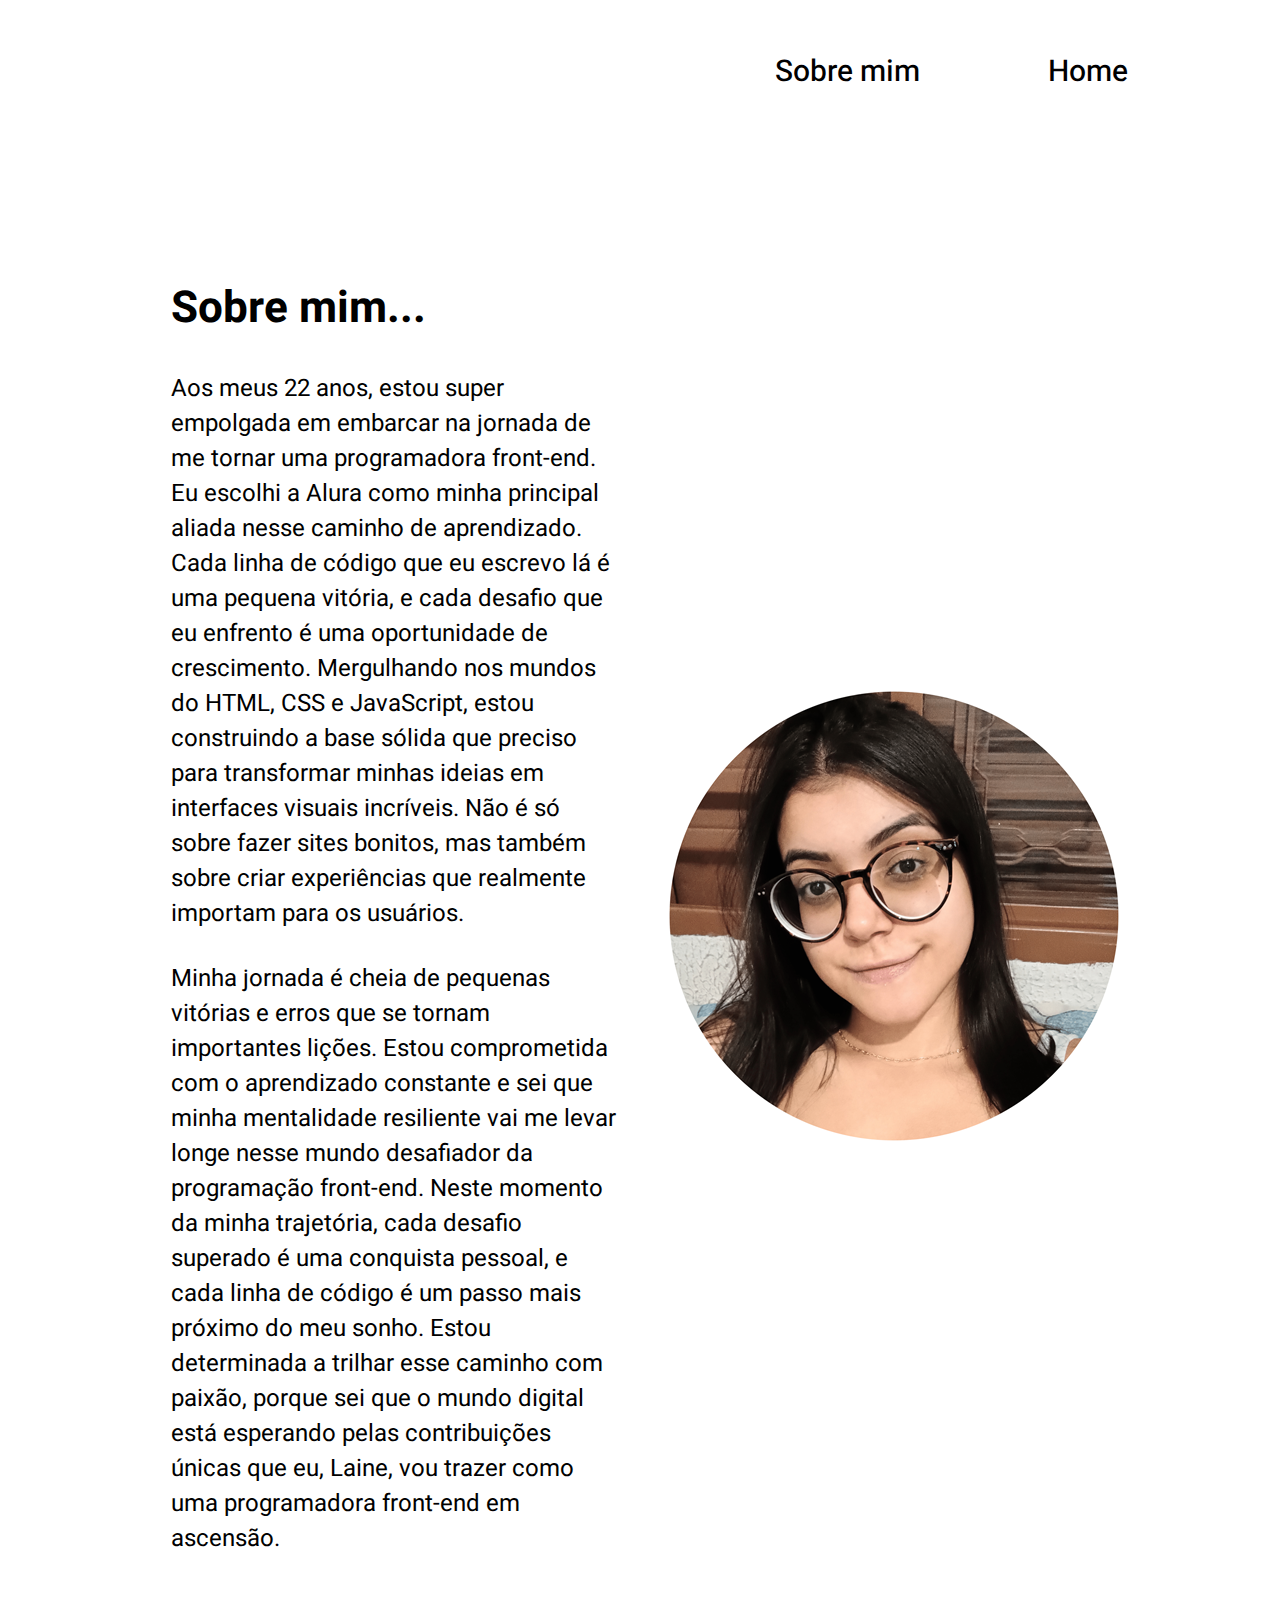
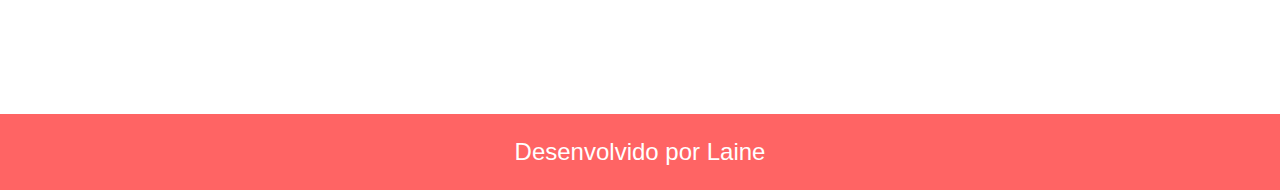
==== about.html @ 02d22377 "subi os arquivos do meu site" ====
<!DOCTYPE html>
<html lang="pt-br">
<head>
    <meta charset="UTF-8">
    <meta name="viewport" content="width=device-width, initial-scale=1.0">
    <title>Sobre mim</title>
    <link rel="stylesheet" href="style.css">
</head>
<body>
        <header class="cabecalho">
            <nav class="cabecalho__menu">
                <a class="cabecalho__menu__link" href="index.html">Home</a>
                <a class="cabecalho__menu__link" href="style.css">Sobre mim</a>
            </nav>
        </header>
     <main class="apresentacao">
       <section class="apresentacao__conteudo">
         <h1 class="apresentacao__conteudo__titulo">Sobre mim...</h1>
         <p class="apresentacao__conteudo__texto">Aos meus 22 anos, estou super empolgada em embarcar na jornada de me tornar uma programadora front-end. Eu escolhi a Alura como minha principal aliada nesse caminho de aprendizado. Cada linha de código que eu escrevo lá é uma pequena vitória, e cada desafio que eu enfrento é uma oportunidade de crescimento. Mergulhando nos mundos do HTML, CSS e JavaScript, estou construindo a base sólida que preciso para transformar minhas ideias em interfaces visuais incríveis. Não é só sobre fazer sites bonitos, mas também sobre criar experiências que realmente importam para os usuários.</p>
         <p class="apresentacao__conteudo__texto">Minha jornada é cheia de pequenas vitórias e erros que se tornam importantes lições. Estou comprometida com o aprendizado constante e sei que minha mentalidade resiliente vai me levar longe nesse mundo desafiador da programação front-end. Neste momento da minha trajetória, cada desafio superado é uma conquista pessoal, e cada linha de código é um passo mais próximo do meu sonho. Estou determinada a trilhar esse caminho com paixão, porque sei que o mundo digital está esperando pelas contribuições únicas que eu, Laine, vou trazer como uma programadora front-end em ascensão.
        </p>
       </section>
       <img src="./styles/euzinha.png" alt="Eu Laine">
     </main>
    <footer class="rodape">
        <p>Desenvolvido por Laine</p>
    </footer>
</body>
</html>
---- style.css ----
@import url('https://fonts.googleapis.com/css2?family=Heebo:wght@400;500;700&display=swap');

* {
    margin: 0;
    padding: 0;
}

body {
    box-sizing: border-box;
    background-color: white;
    color: black;
}

.cabecalho {
    padding: 2% 10% 0% 15%;
}

.cabecalho__menu {
    display: flex;
    flex-direction: row-reverse;
    gap: 80px;;
}

.cabecalho__menu__link {
    padding: 24px;
    font-family: 'Heebo' , sans-serif;
    font-size: 30px;
    font-weight: 500;
    color: black;
    text-decoration: none;
}

.apresentacao {
    padding: 10% 11%;
    display: flex;
    align-items: center;
    justify-content: space-between;
}

.apresentcao__conteudo {
    width: 300px;
    display: flex;
    flex-direction: column;
    gap: 100px;
}

.apresentacao__conteudo__titulo {
    font-size: 44px;
    font-family: 'Heebo' , sans-serif;
    margin: 30px;
}

.apresentacao__conteudo__texto {
    font-size: 24px;
    font-family: 'Heebo' , sans-serif;
    margin: 30px;
}

.apresentacao__links {
    display: flex;
    flex-direction: row;
    justify-content: space-between;
    align-items: center;
    gap: 50px;
}

.apresentacao__links__link {
    margin: 30px;
    display: flex;
    justify-content: center;
    gap: 16px;
    border-radius: 8px;
    border: 2px solid #FF6464;
    background-color: #FF6464;
    width: 378px;
    text-align: center;
    font-size: 24px;
    font-weight: 550;
    padding: 12px 0;
    text-decoration: none;
    color: white;
    font-family: 'Heebo' , sans-serif;

}

.rodape {
    padding: 24px;
    color: white;
    background-color:#FF6464;
    text-align: center;
    font-size: 24px;
    font-family: 'Heepo' , sans-serif;
    font-weight: 400;
}
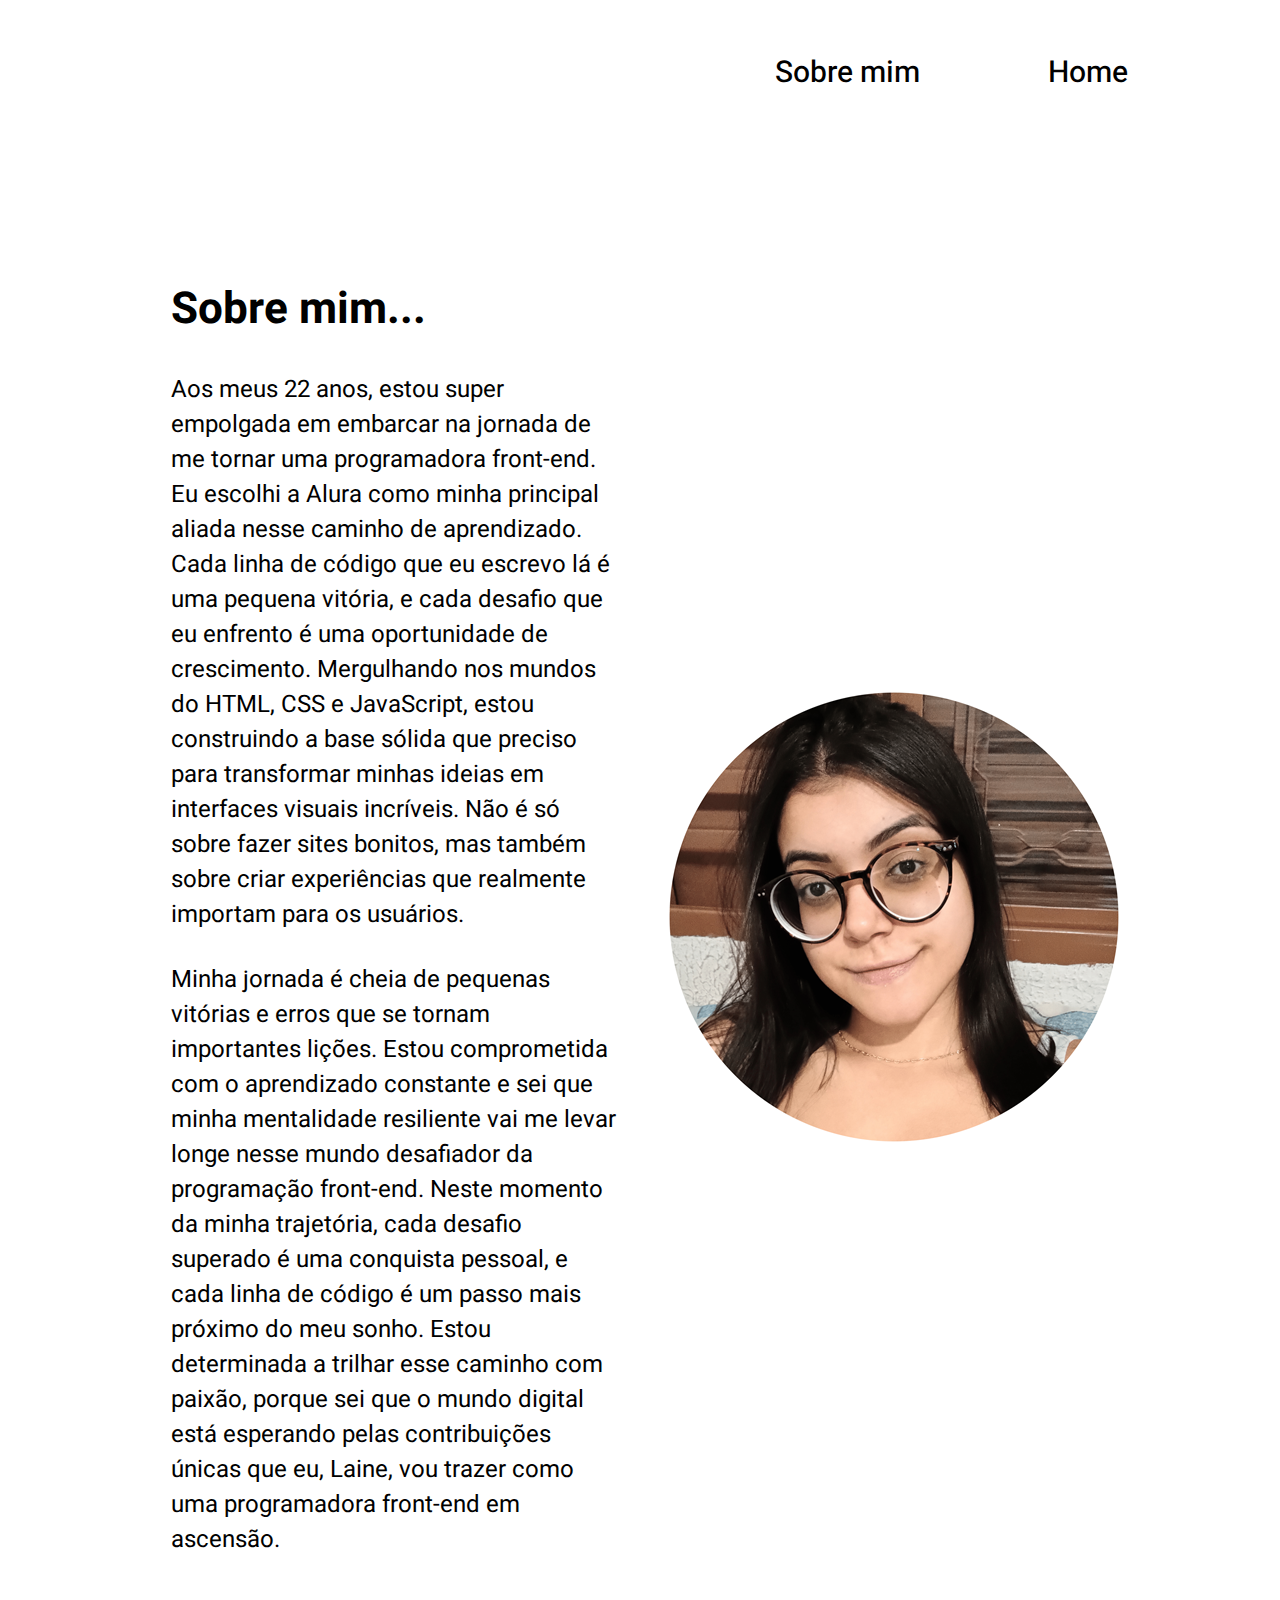
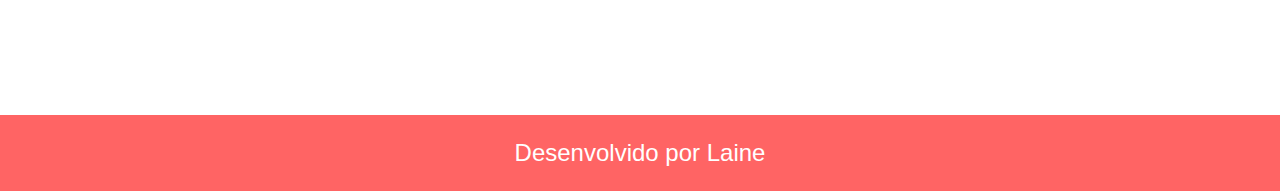
==== commit a6065102: "Add files via upload" ====
--- a/about.html
+++ b/about.html
@@ -20,7 +20,7 @@
          <p class="apresentacao__conteudo__texto">Minha jornada é cheia de pequenas vitórias e erros que se tornam importantes lições. Estou comprometida com o aprendizado constante e sei que minha mentalidade resiliente vai me levar longe nesse mundo desafiador da programação front-end. Neste momento da minha trajetória, cada desafio superado é uma conquista pessoal, e cada linha de código é um passo mais próximo do meu sonho. Estou determinada a trilhar esse caminho com paixão, porque sei que o mundo digital está esperando pelas contribuições únicas que eu, Laine, vou trazer como uma programadora front-end em ascensão.
         </p>
        </section>
-       <img src="./styles/euzinha.png" alt="Eu Laine">
+       <img class="apresentacao__imagem" src="./styles/euzinha.png" alt="Eu Laine">
      </main>
     <footer class="rodape">
         <p>Desenvolvido por Laine</p>
--- a/style.css
+++ b/style.css
@@ -24,7 +24,7 @@
 .cabecalho__menu__link {
     padding: 24px;
     font-family: 'Heebo' , sans-serif;
-    font-size: 30px;
+    font-size: 1.88rem;
     font-weight: 500;
     color: black;
     text-decoration: none;
@@ -38,20 +38,20 @@
 }
 
 .apresentcao__conteudo {
-    width: 300px;
+    width: 50%;
     display: flex;
     flex-direction: column;
     gap: 100px;
 }
 
 .apresentacao__conteudo__titulo {
-    font-size: 44px;
+    font-size: 2.75rem;
     font-family: 'Heebo' , sans-serif;
     margin: 30px;
 }
 
 .apresentacao__conteudo__texto {
-    font-size: 24px;
+    font-size: 1.5rem;
     font-family: 'Heebo' , sans-serif;
     margin: 30px;
 }
@@ -72,9 +72,9 @@
     border-radius: 8px;
     border: 2px solid #FF6464;
     background-color: #FF6464;
-    width: 378px;
+    width: 50%;
     text-align: center;
-    font-size: 24px;
+    font-size: 1.5rem;
     font-weight: 550;
     padding: 12px 0;
     text-decoration: none;
@@ -83,16 +83,39 @@
 
 }
 
+.apresentacao__imagem {
+    width: 50%;
+}
+
+
 .rodape {
     padding: 24px;
     color: white;
     background-color:#FF6464;
     text-align: center;
-    font-size: 24px;
+    font-size: 1.5rem;
     font-family: 'Heepo' , sans-serif;
     font-weight: 400;
+    
 }
 
+@media (max-width: 1200px) {
 
+    .cabecalho {
+        padding: 10%;
+    }
 
+    .cabecalho__menu {
+        justify-content: center;
+    }
 
+    .apresentacao {
+        flex-direction: column-reverse;
+        padding: 5%;
+    }
+
+    .apresentacao__conteudo {
+        width: auto;
+    }
+
+}
